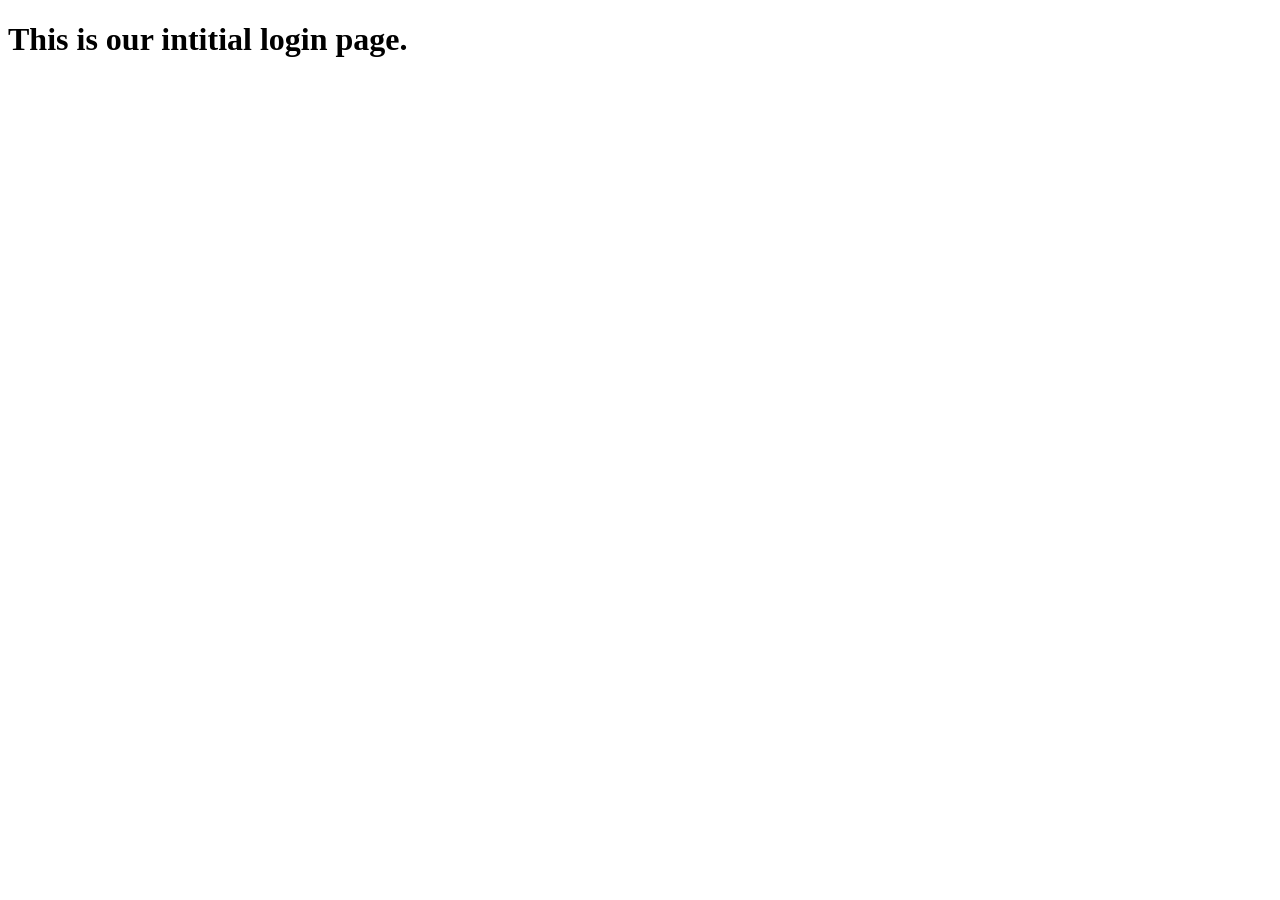
==== frontend/index.html @ 015057b8 "Added basic start to webpage" ====
<!DOCTYPE html>
<html lang ="en"?
<head>
<meta charset = "UTF-8">
<meta name = "viewport" content = "width = device - width, initial-scale=1.0">
<title>Git Happens </title>
<link rel = "stylesheet" href = "style.css">
</head>

<body>

<h1> This is our intitial login page.</h1>

<script src = "script.js"></script?>

</body>

</html>
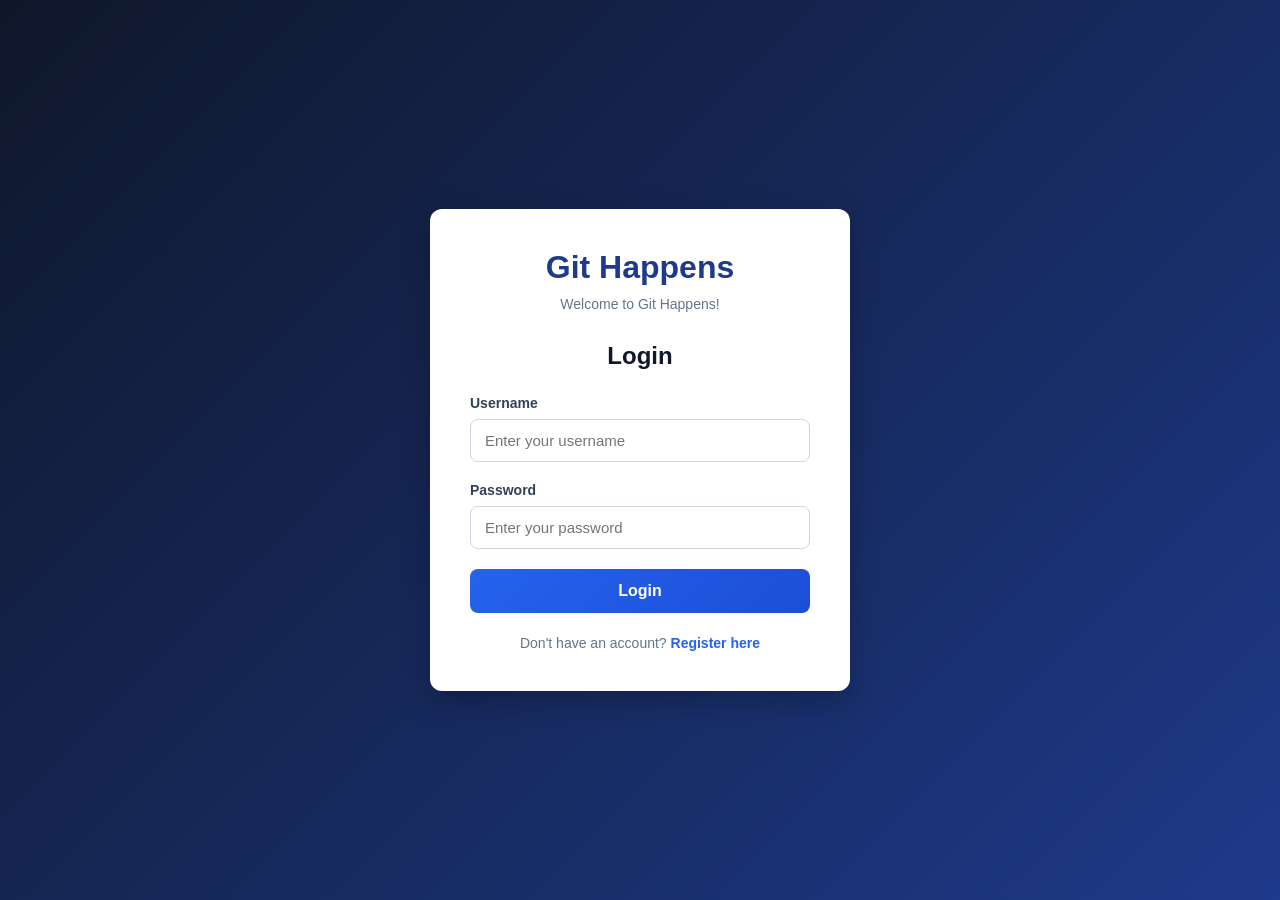
==== commit b0b03fa6: "Add login, registration, and homepage frontend" ====
--- a/frontend/index.html
+++ b/frontend/index.html
@@ -1,18 +1,126 @@
+
 <!DOCTYPE html>
-<html lang ="en"?
+<html lang="en">
 <head>
-<meta charset = "UTF-8">
-<meta name = "viewport" content = "width = device - width, initial-scale=1.0">
-<title>Git Happens </title>
-<link rel = "stylesheet" href = "style.css">
+    <meta charset="UTF-8">
+    <meta name="viewport" content="width=device-width, initial-scale=1.0">
+
+    <title>Git Happens | Login</title>
+
+    <link rel="stylesheet" href="style.css">
 </head>
 
 <body>
 
-<h1> This is our intitial login page.</h1>
+    <main class="auth-container">
+        <div class="auth-box">
 
-<script src = "script.js"></script?>
+            <h1>Git Happens</h1>
+            <p class="subtitle">Welcome to Git Happens!</p>
+
+            <!-- Login Section -->
+            <section id="login-section">
+                <h2>Login</h2>
+
+                <form id="login-form">
+
+                    <div class="input-group">
+                        <label for="login-username">Username</label>
+                        <input
+                            type="text"
+                            id="login-username"
+                            name="username"
+                            placeholder="Enter your username"
+                            autocomplete="username"
+                            required
+                        >
+                    </div>
+
+                    <div class="input-group">
+                        <label for="login-password">Password</label>
+                        <input
+                            type="password"
+                            id="login-password"
+                            name="password"
+                            placeholder="Enter your password"
+                            autocomplete="current-password"
+                            required
+                        >
+                    </div>
+
+                    <button type="submit" class="auth-button">
+                        Login
+                    </button>
+
+                </form>
+
+                <p class="switch-text">
+                    Don't have an account?
+                    <a href="#" id="show-register">Register here</a>
+                </p>
+            </section>
+
+            <!-- Registration Section -->
+            <section id="register-section" hidden>
+                <h2>Create an Account</h2>
+
+                <form id="register-form">
+
+                    <div class="input-group">
+                        <label for="register-username">Username</label>
+                        <input
+                            type="text"
+                            id="register-username"
+                            name="username"
+                            placeholder="Choose a username"
+                            autocomplete="username"
+                            required
+                        >
+                    </div>
+
+                    <div class="input-group">
+                        <label for="register-password">Password</label>
+                        <input
+                            type="password"
+                            id="register-password"
+                            name="password"
+                            placeholder="Create a password"
+                            autocomplete="new-password"
+                            required
+                        >
+                    </div>
+
+                    <div class="input-group">
+                        <label for="confirm-password">Confirm Password</label>
+                        <input
+                            type="password"
+                            id="confirm-password"
+                            name="confirmPassword"
+                            placeholder="Confirm your password"
+                            autocomplete="new-password"
+                            required
+                        >
+                    </div>
+
+                    <button type="submit" class="auth-button">
+                        Register
+                    </button>
+
+                </form>
+
+                <p class="switch-text">
+                    Already have an account?
+                    <a href="#" id="show-login">Login here</a>
+                </p>
+            </section>
+
+            <!-- Authentication Messages -->
+            <p id="auth-message" role="status" aria-live="polite"></p>
+
+        </div>
+    </main>
+
+    <script src="script.js"></script>
 
 </body>
-
 </html>
--- a/frontend/style.css
+++ b/frontend/style.css
@@ -0,0 +1,155 @@
+
+/* General Page Styling */
+* {
+    margin: 0;
+    padding: 0;
+    box-sizing: border-box;
+}
+
+body {
+    font-family: Arial, Helvetica, sans-serif;
+    background: linear-gradient(135deg, #0f172a, #1e3a8a);
+    min-height: 100vh;
+    color: #1e293b;
+}
+
+/* Authentication Page Layout */
+.auth-container {
+    display: flex;
+    justify-content: center;
+    align-items: center;
+    min-height: 100vh;
+    padding: 20px;
+}
+
+/* Login and Registration Card */
+.auth-box {
+    background-color: #ffffff;
+    width: 100%;
+    max-width: 420px;
+    padding: 40px;
+    border-radius: 12px;
+    box-shadow: 0 10px 30px rgba(0, 0, 0, 0.25);
+    text-align: center;
+}
+
+/* Website Title */
+.auth-box h1 {
+    font-size: 32px;
+    color: #1e3a8a;
+    margin-bottom: 10px;
+}
+
+.subtitle {
+    font-size: 14px;
+    color: #64748b;
+    margin-bottom: 30px;
+}
+
+/* Form Headings */
+.auth-box h2 {
+    font-size: 24px;
+    margin-bottom: 25px;
+    color: #0f172a;
+}
+
+/* Input Groups */
+.input-group {
+    text-align: left;
+    margin-bottom: 20px;
+}
+
+.input-group label {
+    display: block;
+    font-size: 14px;
+    font-weight: 600;
+    margin-bottom: 8px;
+    color: #334155;
+}
+
+/* Username and Password Fields */
+.input-group input {
+    width: 100%;
+    padding: 12px 14px;
+    border: 1px solid #cbd5e1;
+    border-radius: 8px;
+    font-size: 15px;
+    outline: none;
+    transition: border-color 0.2s ease;
+}
+
+.input-group input:focus {
+    border-color: #2563eb;
+    box-shadow: 0 0 0 3px rgba(37, 99, 235, 0.12);
+}
+
+/* Login and Register Buttons */
+.auth-button {
+    width: 100%;
+    padding: 13px;
+    background: linear-gradient(135deg, #2563eb, #1d4ed8);
+    color: white;
+    border: none;
+    border-radius: 8px;
+    font-size: 16px;
+    font-weight: 600;
+    cursor: pointer;
+    transition: background 0.2s ease, transform 0.2s ease;
+}
+
+.auth-button:hover {
+    background: #1e40af;
+    transform: translateY(-1px);
+}
+
+.auth-button:active {
+    transform: translateY(0);
+}
+
+/* Login / Register Navigation */
+.switch-text {
+    margin-top: 22px;
+    font-size: 14px;
+    color: #64748b;
+}
+
+.switch-text a {
+    color: #2563eb;
+    font-weight: 600;
+    text-decoration: none;
+}
+
+.switch-text a:hover {
+    text-decoration: underline;
+}
+
+/* Authentication Messages */
+#auth-message {
+    margin-top: 15px;
+    font-size: 14px;
+    font-weight: 500;
+}
+
+#auth-message:empty {
+    display: none;
+}
+
+/* Hide Inactive Sections */
+[hidden] {
+    display: none !important;
+}
+
+/* Mobile Responsive Styling */
+@media (max-width: 480px) {
+    .auth-box {
+        padding: 28px 22px;
+    }
+
+    .auth-box h1 {
+        font-size: 28px;
+    }
+
+    .auth-box h2 {
+        font-size: 21px;
+    }
+}
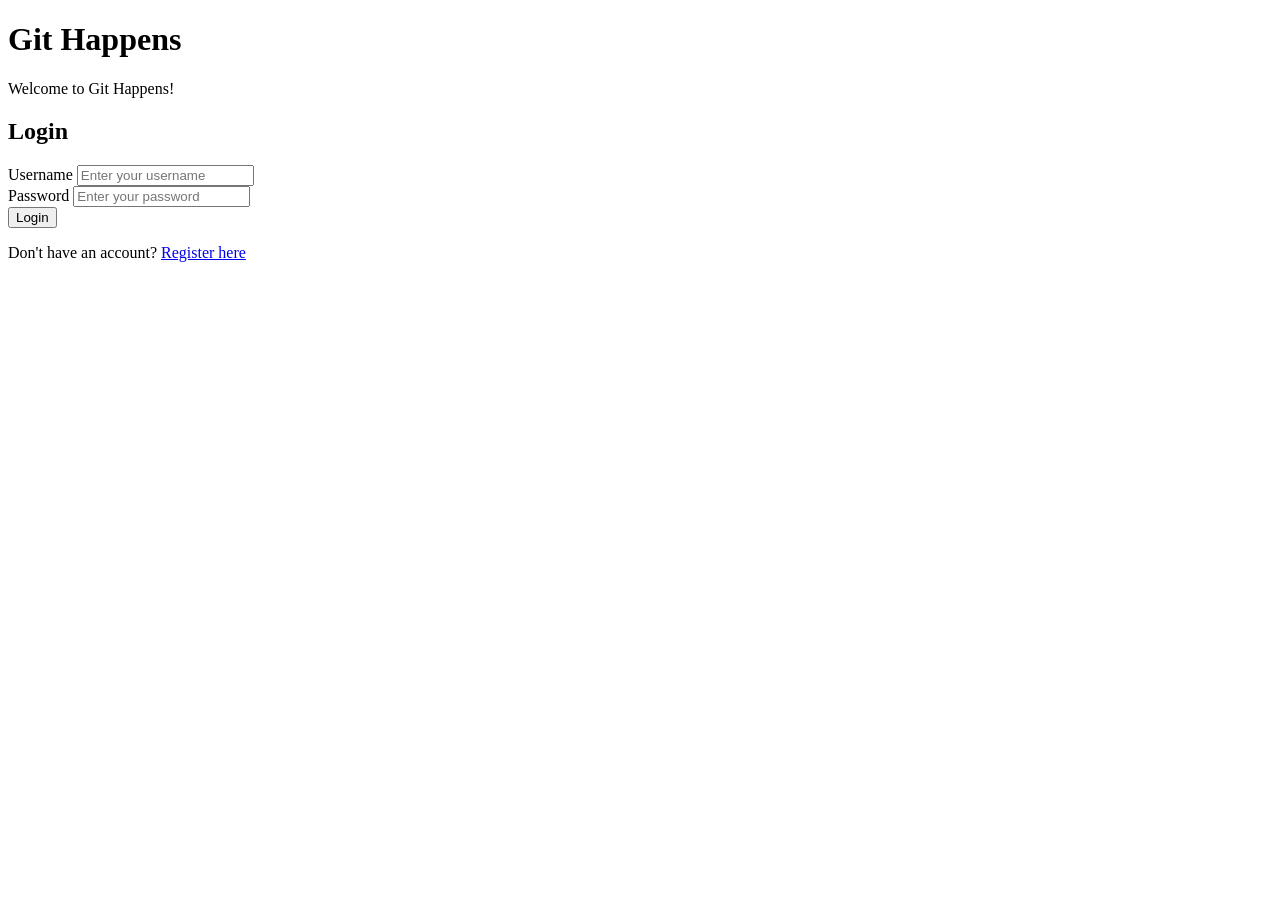
==== commit 160d2661: "restore session and logout on homepage" ====
--- a/frontend/index.html
+++ b/frontend/index.html
@@ -77,6 +77,18 @@
                             required
                         >
                     </div>
+                    
+                    <div class="input-group">
+                        <label for="register-email">Email</label>
+                        <input
+                            type="email"
+                            id="register-email"
+                            name="email"
+                            placeholder="Enter your email"
+                            autocomplete="email"
+                            required
+                        >
+                    </div>
 
                     <div class="input-group">
                         <label for="register-password">Password</label>
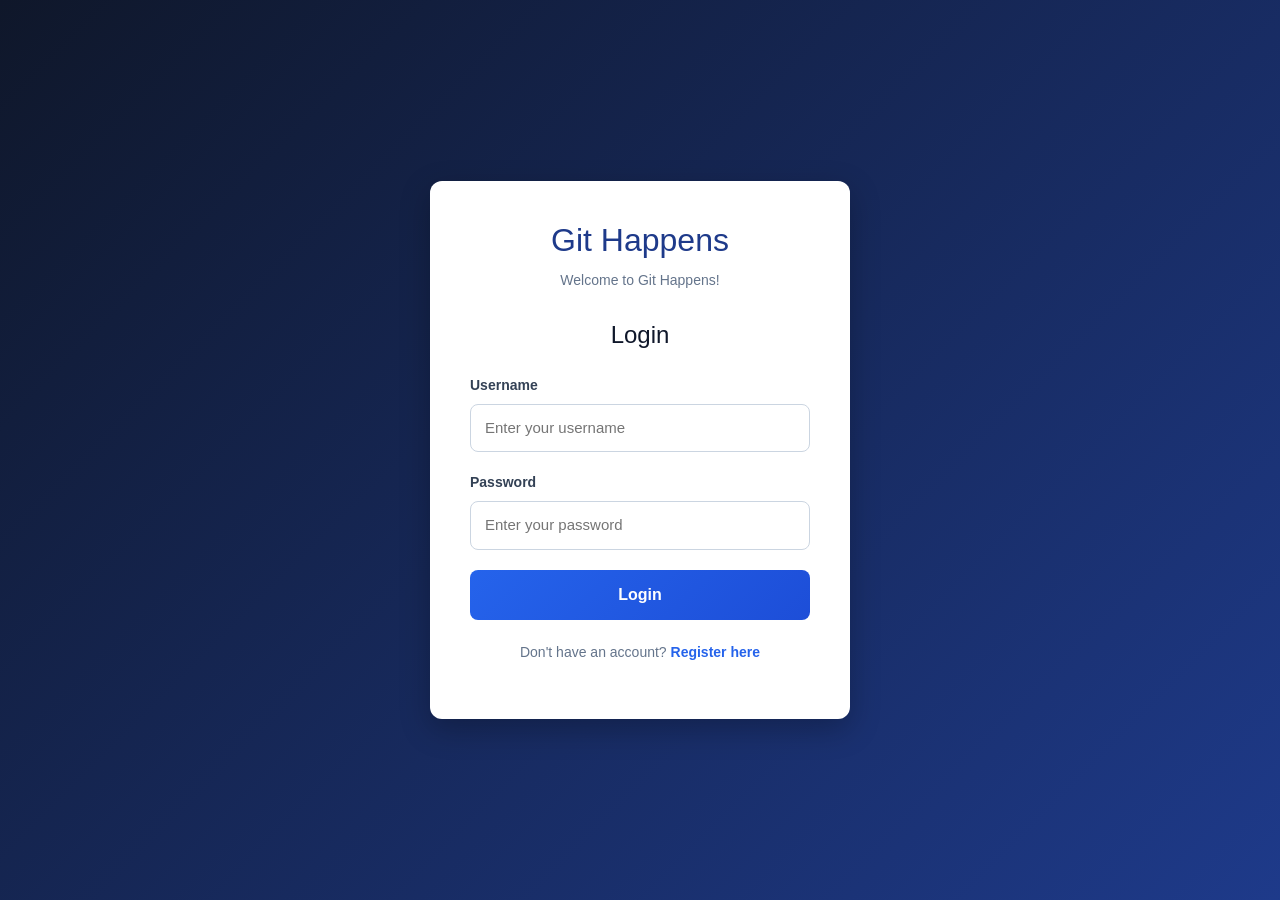
==== commit 710aa4e9: "Add responsive Bootstrap layouts and preserve Pokemon search results" ====
--- a/frontend/index.html
+++ b/frontend/index.html
@@ -1,19 +1,21 @@
-
 <!DOCTYPE html>
 <html lang="en">
+
 <head>
     <meta charset="UTF-8">
     <meta name="viewport" content="width=device-width, initial-scale=1.0">
 
     <title>Git Happens | Login</title>
 
+    <link href="https://cdn.jsdelivr.net/npm/bootstrap@5.3.3/dist/css/bootstrap.min.css" rel="stylesheet">
+
     <link rel="stylesheet" href="style.css">
 </head>
 
 <body>
 
-    <main class="auth-container">
-        <div class="auth-box">
+    <main class="auth-container container-fluid px-3 px-sm-4">
+        <div class="auth-box mx-auto">
 
             <h1>Git Happens</h1>
             <p class="subtitle">Welcome to Git Happens!</p>
@@ -24,28 +26,16 @@
 
                 <form id="login-form">
 
-                    <div class="input-group">
+                    <div class="auth-input-group">
                         <label for="login-username">Username</label>
-                        <input
-                            type="text"
-                            id="login-username"
-                            name="username"
-                            placeholder="Enter your username"
-                            autocomplete="username"
-                            required
-                        >
+                        <input type="text" id="login-username" name="username" placeholder="Enter your username"
+                            autocomplete="username" required>
                     </div>
 
-                    <div class="input-group">
+                    <div class="auth-input-group">
                         <label for="login-password">Password</label>
-                        <input
-                            type="password"
-                            id="login-password"
-                            name="password"
-                            placeholder="Enter your password"
-                            autocomplete="current-password"
-                            required
-                        >
+                        <input type="password" id="login-password" name="password" placeholder="Enter your password"
+                            autocomplete="current-password" required>
                     </div>
 
                     <button type="submit" class="auth-button">
@@ -66,52 +56,28 @@
 
                 <form id="register-form">
 
-                    <div class="input-group">
+                    <div class="auth-input-group">
                         <label for="register-username">Username</label>
-                        <input
-                            type="text"
-                            id="register-username"
-                            name="username"
-                            placeholder="Choose a username"
-                            autocomplete="username"
-                            required
-                        >
-                    </div>
-                    
-                    <div class="input-group">
-                        <label for="register-email">Email</label>
-                        <input
-                            type="email"
-                            id="register-email"
-                            name="email"
-                            placeholder="Enter your email"
-                            autocomplete="email"
-                            required
-                        >
+                        <input type="text" id="register-username" name="username" placeholder="Choose a username"
+                            autocomplete="username" required>
                     </div>
 
-                    <div class="input-group">
-                        <label for="register-password">Password</label>
-                        <input
-                            type="password"
-                            id="register-password"
-                            name="password"
-                            placeholder="Create a password"
-                            autocomplete="new-password"
-                            required
-                        >
+                    <div class="auth-input-group">
+                        <label for="register-email">Email</label>
+                        <input type="email" id="register-email" name="email" placeholder="Enter your email"
+                            autocomplete="email" required>
                     </div>
 
-                    <div class="input-group">
+                    <div class="auth-input-group">
+                        <label for="register-password">Password</label>
+                        <input type="password" id="register-password" name="password" placeholder="Create a password"
+                            autocomplete="new-password" required>
+                    </div>
+
+                    <div class="auth-input-group">
                         <label for="confirm-password">Confirm Password</label>
-                        <input
-                            type="password"
-                            id="confirm-password"
-                            name="confirmPassword"
-                            placeholder="Confirm your password"
-                            autocomplete="new-password"
-                            required
-                        >
+                        <input type="password" id="confirm-password" name="confirmPassword"
+                            placeholder="Confirm your password" autocomplete="new-password" required>
                     </div>
 
                     <button type="submit" class="auth-button">
@@ -135,4 +101,5 @@
     <script src="script.js"></script>
 
 </body>
-</html>
+
+</html>
--- a/frontend/style.css
+++ b/frontend/style.css
@@ -0,0 +1,1078 @@
+/* General Page Styling */
+* {
+    margin: 0;
+    padding: 0;
+    box-sizing: border-box;
+}
+
+body {
+    font-family: Arial, Helvetica, sans-serif;
+    background: linear-gradient(135deg, #0f172a, #1e3a8a);
+    min-height: 100vh;
+    color: #1e293b;
+}
+
+/* Authentication Page Layout */
+.auth-container {
+    display: flex;
+    justify-content: center;
+    align-items: center;
+    min-height: 100vh;
+    padding: 20px;
+}
+
+/* Login and Registration Card */
+.auth-box {
+    background-color: #ffffff;
+    width: 100%;
+    max-width: 420px;
+    padding: 40px;
+    border-radius: 12px;
+    box-shadow: 0 10px 30px rgba(0, 0, 0, 0.25);
+    text-align: center;
+}
+
+/* Website Title */
+.auth-box h1 {
+    font-size: 32px;
+    color: #1e3a8a;
+    margin-bottom: 10px;
+}
+
+.subtitle {
+    font-size: 14px;
+    color: #64748b;
+    margin-bottom: 30px;
+}
+
+/* Form Headings */
+.auth-box h2 {
+    font-size: 24px;
+    margin-bottom: 25px;
+    color: #0f172a;
+}
+
+/* Input Groups */
+.auth-input-group {
+    text-align: left;
+    margin-bottom: 20px;
+}
+
+.auth-input-group label {
+    display: block;
+    font-size: 14px;
+    font-weight: 600;
+    margin-bottom: 8px;
+    color: #334155;
+}
+
+/* Username and Password Fields */
+.auth-input-group input {
+    display: block;
+    width: 100%;
+    padding: 12px 14px;
+    border: 1px solid #cbd5e1;
+    border-radius: 8px;
+    font-size: 15px;
+    outline: none;
+    transition: border-color 0.2s ease;
+}
+
+.auth-input-group input:focus {
+    border-color: #2563eb;
+    box-shadow: 0 0 0 3px rgba(37, 99, 235, 0.12);
+}
+
+/* Login and Register Buttons */
+.auth-button {
+    width: 100%;
+    padding: 13px;
+    background: linear-gradient(135deg, #2563eb, #1d4ed8);
+    color: white;
+    border: none;
+    border-radius: 8px;
+    font-size: 16px;
+    font-weight: 600;
+    cursor: pointer;
+    transition: background 0.2s ease, transform 0.2s ease;
+}
+
+.auth-button:hover {
+    background: #1e40af;
+    transform: translateY(-1px);
+}
+
+.auth-button:active {
+    transform: translateY(0);
+}
+
+/* Login / Register Navigation */
+.switch-text {
+    margin-top: 22px;
+    font-size: 14px;
+    color: #64748b;
+}
+
+.switch-text a {
+    color: #2563eb;
+    font-weight: 600;
+    text-decoration: none;
+}
+
+.switch-text a:hover {
+    text-decoration: underline;
+}
+
+/* Authentication Messages */
+#auth-message {
+    margin-top: 15px;
+    font-size: 14px;
+    font-weight: 500;
+}
+
+#auth-message:empty {
+    display: none;
+}
+
+/* Hide Inactive Sections */
+[hidden] {
+    display: none !important;
+}
+
+/* Mobile Responsive Styling */
+@media (max-width: 480px) {
+    .auth-box {
+        padding: 28px 22px;
+    }
+
+    .auth-box h1 {
+        font-size: 28px;
+    }
+
+    .auth-box h2 {
+        font-size: 21px;
+    }
+}
+
+/* Homepage Header */
+.site-header {
+    background-color: #ffffff;
+    padding: 20px 40px;
+    box-shadow: 0 2px 10px rgba(0, 0, 0, 0.1);
+}
+
+/* Header Layout */
+.header-container {
+    max-width: 1200px;
+    margin: 0 auto;
+    display: flex;
+    justify-content: space-between;
+    align-items: center;
+    gap: 20px;
+}
+
+/* Website Title */
+.site-brand h1 {
+    font-size: 24px;
+    color: #1e3a8a;
+}
+
+/* Navigation Links */
+.site-nav {
+    display: flex;
+    align-items: center;
+    gap: 25px;
+}
+
+.site-nav a {
+    color: #334155;
+    text-decoration: none;
+    font-size: 15px;
+    font-weight: 600;
+}
+
+.site-nav a:hover {
+    color: #2563eb;
+}
+
+/* Main Homepage Container */
+.homepage-container {
+    max-width: 1200px;
+    margin: 40px auto;
+    padding: 0 20px;
+}
+
+/* Mobile Header */
+@media (max-width: 600px) {
+    .site-header {
+        padding: 20px;
+    }
+
+    .header-container {
+        flex-direction: column;
+        text-align: center;
+    }
+
+    .site-nav {
+        justify-content: center;
+    }
+}
+
+
+/* Homepage Content */
+.homepage-container {
+    max-width: 1200px;
+    margin: 40px auto;
+    padding: 0 20px;
+    color: #ffffff;
+}
+
+/* Homepage Sections */
+.homepage-container section {
+    margin-bottom: 40px;
+}
+
+/* Section Headings */
+.homepage-container h2 {
+    font-size: 26px;
+    color: #ffffff;
+    margin-bottom: 20px;
+}
+
+/* Collection Value */
+#collection-value {
+    font-size: 32px;
+    color: #facc15;
+    margin-top: 10px;
+}
+
+
+/* Pokemon Search Form */
+#card-search-form {
+    display: flex;
+    align-items: center;
+    gap: 12px;
+    width: 100%;
+    max-width: 700px;
+    margin-top: 20px;
+}
+
+/* Search Input */
+#pokemon-search {
+    flex: 1;
+    min-width: 0;
+    padding: 16px 20px;
+    font-size: 16px;
+    border: 2px solid #cbd5e1;
+    border-radius: 10px;
+    outline: none;
+    background-color: #ffffff;
+    color: #0f172a;
+}
+
+/* Highlight Input When Selected */
+#pokemon-search:focus {
+    border-color: #3b82f6;
+    box-shadow: 0 0 0 3px rgba(59, 130, 246, 0.2);
+}
+
+/* Search Button */
+#card-search-form button {
+    padding: 16px 28px;
+    background-color: #2563eb;
+    color: white;
+    border: none;
+    border-radius: 10px;
+    font-size: 16px;
+    font-weight: 600;
+    cursor: pointer;
+}
+
+/* Button Hover Effect */
+#card-search-form button:hover {
+    background-color: #1d4ed8;
+}
+
+/* Mobile Search Bar */
+@media (max-width: 480px) {
+    #card-search-form {
+        flex-direction: column;
+        align-items: stretch;
+    }
+
+    #card-search-form button {
+        width: 100%;
+    }
+}
+
+
+/* Pokemon Search Results Grid */
+/* Bootstrap Responsive Search Results */
+#card-results {
+    margin-top: 25px;
+}
+
+/* Individual Search Result Cards */
+/* Individual Bootstrap Card Columns */
+#card-results>div {
+    background-color: #ffffff;
+    background-clip: content-box;
+    border-radius: 12px;
+    text-align: center;
+    color: #0f172a;
+    box-shadow: none;
+    min-width: 0;
+}
+
+/* Content spacing inside each card */
+#card-results>div>h3 {
+    padding: 20px 12px 0;
+}
+
+#card-results>div>img {
+    padding: 0 12px;
+}
+
+#card-results>div>button {
+    width: calc(100% - 24px);
+    margin: 0 12px 12px;
+}
+
+/* Pokemon Card Images */
+#card-results img {
+    width: 100%;
+    max-width: 180px;
+    height: 250px;
+    object-fit: contain;
+    display: block;
+    margin: 0 auto 15px;
+}
+
+/* Pokemon Card Names */
+#card-results h3 {
+    font-size: 18px;
+    margin-bottom: 12px;
+    color: #1e293b;
+}
+
+/* Add to Collection Buttons */
+#card-results button {
+    width: 100%;
+    padding: 12px;
+    background-color: #2563eb;
+    color: #ffffff;
+    border: none;
+    border-radius: 8px;
+    font-size: 14px;
+    font-weight: 600;
+    cursor: pointer;
+}
+
+/* Button Hover Effect */
+#card-results button:hover {
+    background-color: #1d4ed8;
+}
+
+/* Discussion Board */
+
+.board {
+    max-width: 1000px;
+    margin: 40px auto;
+    padding: 30px;
+    background: rgba(255, 255, 255, 0.1);
+    border-radius: 15px;
+}
+
+.board-header {
+    display: flex;
+    justify-content: space-between;
+    align-items: center;
+    gap: 20px;
+    margin-bottom: 25px;
+}
+
+.board-header h1 {
+    margin: 0;
+}
+
+.board-button {
+    padding: 12px 20px;
+    border: none;
+    border-radius: 8px;
+    background: #2563eb;
+    color: white;
+    cursor: pointer;
+    font-weight: 600;
+}
+
+.board-button:hover {
+    background: #1d4ed8;
+}
+
+.board-button.secondary {
+    background: #64748b;
+}
+
+.board-form {
+    display: flex;
+    flex-direction: column;
+    gap: 12px;
+    margin-bottom: 25px;
+}
+
+.board-form input,
+.board-form textarea {
+    width: 100%;
+    padding: 12px;
+    border: 1px solid #cbd5e1;
+    border-radius: 8px;
+    box-sizing: border-box;
+    font: inherit;
+    color: #000000;
+    background: white;
+}
+
+.form-actions {
+    display: flex;
+    gap: 10px;
+}
+
+.post-list,
+.reply-list {
+    list-style: none;
+    padding: 0;
+}
+
+.post-list li,
+.reply-list li,
+.post-full {
+    padding: 20px;
+    margin-bottom: 15px;
+    background: rgba(255, 255, 255, 0.12);
+    border-radius: 10px;
+}
+
+.muted,
+.meta {
+    opacity: 0.75;
+}
+
+.board [hidden] {
+    display: none !important;
+}
+
+/* Pokémon Card Details Page */
+
+.card-details-container {
+    max-width: 1100px;
+    margin: 40px auto;
+    padding: 30px;
+}
+
+.card-details-container h1 {
+    font-size: 32px;
+    margin-bottom: 30px;
+}
+
+.card-details-content {
+    display: flex;
+    align-items: flex-start;
+    gap: 50px;
+    margin-top: 30px;
+}
+
+#card-image {
+    width: 300px;
+    max-width: 100%;
+    height: auto;
+    border-radius: 12px;
+}
+
+.card-information {
+    flex: 1;
+    background-color: #ffffff;
+    padding: 30px;
+    border-radius: 12px;
+    box-shadow: 0 4px 12px rgba(0, 0, 0, 0.1);
+}
+
+.card-information h2 {
+    font-size: 24px;
+    margin-bottom: 20px;
+    padding-bottom: 10px;
+    border-bottom: 2px solid #eeeeee;
+}
+
+.card-information p {
+    font-size: 16px;
+    margin-bottom: 15px;
+    line-height: 1.6;
+}
+
+.card-information h2:not(:first-child) {
+    margin-top: 30px;
+}
+
+/* Responsive layout for smaller screens */
+
+@media (max-width: 768px) {
+    .card-details-content {
+        flex-direction: column;
+        align-items: center;
+        gap: 25px;
+    }
+
+    .card-information {
+        width: 100%;
+        box-sizing: border-box;
+    }
+
+    .card-details-container {
+        padding: 20px;
+    }
+}
+
+/* Card Details Heading and Back Link */
+
+.card-details-container h1 {
+    color: white;
+}
+
+.card-details-container>a {
+    color: #ffffff;
+    text-decoration: underline;
+}
+
+.card-details-container>a:hover {
+    color: #ffcc00;
+}
+
+
+/*BROWSE POKEMON CARDS SECTION*/
+
+#browse-section {
+    margin: 30px 0;
+}
+
+.browse-controls {
+    display: flex;
+    align-items: center;
+    gap: 12px;
+    margin: 15px 0 20px;
+}
+
+#browse-sort {
+    padding: 10px 14px;
+    border: 1px solid #cbd5e1;
+    border-radius: 8px;
+    font-size: 14px;
+    cursor: pointer;
+}
+
+/* Bootstrap Responsive Browse Results */
+#browse-results {
+    margin-top: 20px;
+}
+
+/* Individual Browse Card Columns */
+#browse-results>div {
+    min-width: 0;
+    color: #1e293b;
+    text-align: center;
+    transition: transform 0.2s ease;
+}
+
+/* White card background inside Bootstrap columns */
+#browse-results>div::before {
+    content: "";
+    position: absolute;
+    inset: 0 12px;
+    background: #ffffff;
+    border-radius: 12px;
+    z-index: -1;
+}
+
+#browse-results>div {
+    position: relative;
+    isolation: isolate;
+    padding-top: 15px;
+    padding-bottom: 15px;
+}
+
+#browse-results>div:hover {
+    transform: translateY(-5px);
+    box-shadow: 0 8px 20px rgba(0, 0, 0, 0.2);
+}
+
+#browse-results img {
+    width: 100%;
+    max-width: 180px;
+    height: 250px;
+    object-fit: contain;
+}
+
+#browse-results h3 {
+    font-size: 16px;
+    margin: 10px 0;
+}
+
+#browse-results p {
+    font-size: 14px;
+    font-weight: 600;
+}
+
+@media (max-width: 600px) {
+    .browse-controls {
+        flex-direction: column;
+        align-items: flex-start;
+    }
+}
+
+/* ---------------------------------------------
+   RESPONSIVE POKEMON SEARCH FORM
+--------------------------------------------- */
+
+@media (max-width: 480px) {
+    #card-search-form {
+        flex-direction: column;
+        align-items: stretch;
+        gap: 12px;
+    }
+
+    #pokemon-search {
+        width: 100%;
+        min-width: 0;
+    }
+
+    #card-search-form button {
+        width: 100%;
+    }
+}
+
+/* ---------------------------------------------
+   RESPONSIVE PORTFOLIO CARDS
+--------------------------------------------- */
+
+/* Portfolio Card Columns */
+#my-collection>div {
+    min-width: 0;
+    text-align: center;
+}
+
+/* Card Content */
+#my-collection>div>h3,
+#my-collection>div>img,
+#my-collection>div>button {
+    position: relative;
+}
+
+/* White Card Background */
+#my-collection>div {
+    background: linear-gradient(#ffffff, #ffffff) content-box;
+    border-radius: 12px;
+    color: #1e293b;
+    padding-top: 15px;
+    padding-bottom: 15px;
+}
+
+/* Pokemon Card Names */
+#my-collection h3 {
+    font-size: 18px;
+    padding: 15px 12px 0;
+    margin-bottom: 12px;
+}
+
+/* Pokemon Card Images */
+#my-collection img {
+    display: block;
+    width: 100%;
+    max-width: 180px;
+    height: 250px;
+    object-fit: contain;
+    margin: 0 auto 15px;
+    padding: 0 12px;
+}
+
+/* ---------------------------------------------
+   RESPONSIVE PORTFOLIO BUTTONS
+--------------------------------------------- */
+
+/* Both Portfolio Buttons */
+#my-collection button {
+    display: block;
+    width: calc(100% - 24px);
+    margin: 0 12px 12px;
+    padding: 12px;
+    color: #ffffff;
+    border: none;
+    border-radius: 8px;
+    font-size: 14px;
+    font-weight: 600;
+    cursor: pointer;
+}
+
+/* Details Button */
+#my-collection button:first-of-type {
+    background-color: #2563eb;
+}
+
+#my-collection button:first-of-type:hover {
+    background-color: #1d4ed8;
+}
+
+/* Remove Button */
+#my-collection button:last-of-type {
+    background-color: #dc2626;
+}
+
+#my-collection button:last-of-type:hover {
+    background-color: #b91c1c;
+}
+/* ---------------------------------------------
+   RESPONSIVE WATCHLIST CARDS
+--------------------------------------------- */
+
+/* Watchlist Card Columns */
+#my-watchlist>div {
+    min-width: 0;
+    text-align: center;
+    color: #1e293b;
+    background: linear-gradient(#ffffff, #ffffff) content-box;
+    border-radius: 12px;
+    padding-top: 15px;
+    padding-bottom: 15px;
+}
+
+/* Pokemon Card Names */
+#my-watchlist h3 {
+    font-size: 18px;
+    padding: 15px 12px 0;
+    margin-bottom: 12px;
+}
+
+/* Pokemon Card Images */
+#my-watchlist img {
+    display: block;
+    width: 100%;
+    max-width: 180px;
+    height: 250px;
+    object-fit: contain;
+    margin: 0 auto 15px;
+    padding: 0 12px;
+}
+
+/* Market Price and Target Price */
+#my-watchlist p {
+    font-size: 14px;
+    padding: 0 12px;
+    margin-bottom: 15px;
+    overflow-wrap: anywhere;
+}
+
+/* Stop Watching Button */
+#my-watchlist button {
+    display: block;
+    width: calc(100% - 24px);
+    margin: 0 12px 12px;
+    padding: 12px;
+    background-color: #dc2626;
+    color: #ffffff;
+    border: none;
+    border-radius: 8px;
+    font-size: 14px;
+    font-weight: 600;
+    cursor: pointer;
+}
+
+#my-watchlist button:hover {
+    background-color: #b91c1c;
+}
+
+/* ---------------------------------------------
+   RESPONSIVE MARKETPLACE SEARCH FORM
+--------------------------------------------- */
+
+#marketplace-search-form {
+    max-width: 700px;
+    margin-top: 20px;
+}
+
+/* Search Input */
+#marketplace-search {
+    width: 100%;
+    padding: 14px 16px;
+    border: 2px solid #cbd5e1;
+    border-radius: 10px;
+    font-size: 16px;
+    background-color: #ffffff;
+    color: #0f172a;
+}
+
+#marketplace-search:focus {
+    border-color: #3b82f6;
+    box-shadow: 0 0 0 3px rgba(59, 130, 246, 0.2);
+}
+
+/* Search Button */
+#marketplace-search-form button {
+    padding: 14px 20px;
+    background-color: #2563eb;
+    color: #ffffff;
+    border: none;
+    border-radius: 10px;
+    font-size: 16px;
+    font-weight: 600;
+}
+
+#marketplace-search-form button:hover {
+    background-color: #1d4ed8;
+}
+
+/* Mobile Adjustments */
+@media (max-width: 575.98px) {
+    #marketplace-search-form {
+        margin-top: 15px;
+    }
+}
+
+/* ---------------------------------------------
+   RESPONSIVE MARKETPLACE BUY CARDS
+--------------------------------------------- */
+
+/* Marketplace Card Grid */
+#marketplace-cards {
+    margin-top: 20px;
+}
+
+/* Individual Buy Card Columns */
+#marketplace-cards>div {
+    min-width: 0;
+    text-align: center;
+    color: #1e293b;
+    background: linear-gradient(#ffffff, #ffffff) content-box;
+    border-radius: 12px;
+    padding-top: 15px;
+    padding-bottom: 15px;
+}
+
+/* Pokemon Card Names */
+#marketplace-cards h3 {
+    font-size: 18px;
+    padding: 15px 12px 0;
+    margin-bottom: 12px;
+}
+
+/* Pokemon Card Images */
+#marketplace-cards img {
+    display: block;
+    width: 100%;
+    max-width: 180px;
+    height: 250px;
+    object-fit: contain;
+    margin: 0 auto 15px;
+    padding: 0 12px;
+}
+
+/* Market Price */
+#marketplace-cards p {
+    font-size: 14px;
+    font-weight: 600;
+    padding: 0 12px;
+    margin-bottom: 15px;
+}
+
+/* Buy Card Button */
+#marketplace-cards button {
+    display: block;
+    width: calc(100% - 24px);
+    margin: 0 12px 12px;
+    padding: 12px;
+    background-color: #2563eb;
+    color: white;
+    border: none;
+    border-radius: 8px;
+    font-size: 14px;
+    font-weight: 600;
+    cursor: pointer;
+}
+
+#marketplace-cards button:hover:not(:disabled) {
+    background-color: #1d4ed8;
+}
+
+/* Disabled Buy Button */
+#marketplace-cards button:disabled {
+    background-color: #94a3b8;
+    cursor: not-allowed;
+}
+
+/* ---------------------------------------------
+   RESPONSIVE MARKETPLACE SELL CARDS
+--------------------------------------------- */
+
+/* Sell Cards Grid */
+#sell-cards {
+    margin-top: 20px;
+}
+
+/* Individual Sell Card Columns */
+#sell-cards>div {
+    min-width: 0;
+    text-align: center;
+    color: #1e293b;
+    background: linear-gradient(#ffffff, #ffffff) content-box;
+    border-radius: 12px;
+    padding-top: 15px;
+    padding-bottom: 15px;
+}
+
+/* Pokemon Card Names */
+#sell-cards h3 {
+    font-size: 18px;
+    padding: 15px 12px 0;
+    margin-bottom: 12px;
+}
+
+/* Pokemon Card Images */
+#sell-cards img {
+    display: block;
+    width: 100%;
+    max-width: 180px;
+    height: 250px;
+    object-fit: contain;
+    margin: 0 auto 15px;
+    padding: 0 12px;
+}
+
+/* Market Price */
+#sell-cards p {
+    font-size: 14px;
+    font-weight: 600;
+    padding: 0 12px;
+    margin-bottom: 15px;
+    overflow-wrap: anywhere;
+}
+
+/* Sell Card Button */
+#sell-cards button {
+    display: block;
+    width: calc(100% - 24px);
+    margin: 0 12px 12px;
+    padding: 12px;
+    background-color: #dc2626;
+    color: #ffffff;
+    border: none;
+    border-radius: 8px;
+    font-size: 14px;
+    font-weight: 600;
+    cursor: pointer;
+}
+
+#sell-cards button:hover {
+    background-color: #b91c1c;
+}
+
+/* ---------------------------------------------
+   RESPONSIVE DISCUSSION BOARD
+--------------------------------------------- */
+
+/* Discussion Board Container */
+.board {
+    width: calc(100% - 32px);
+    max-width: 1000px;
+    margin: 40px auto;
+    padding: 30px;
+}
+
+/* Discussion Header */
+.board-header {
+    display: flex;
+    justify-content: space-between;
+    align-items: center;
+    gap: 20px;
+}
+
+/* Mobile Discussion Board */
+@media (max-width: 575.98px) {
+
+    .board {
+        margin: 20px auto;
+        padding: 20px 15px;
+    }
+
+    .board-header {
+        flex-direction: column;
+        align-items: stretch;
+        gap: 15px;
+    }
+
+    .board-header h1 {
+        font-size: 26px;
+        overflow-wrap: anywhere;
+    }
+
+    #new-post-button {
+        width: 100%;
+    }
+}
+
+/* ---------------------------------------------
+   RESPONSIVE DISCUSSION BOARD FORMS
+--------------------------------------------- */
+
+/* Prevent form fields from overflowing */
+.board-form {
+    width: 100%;
+    min-width: 0;
+}
+
+.board-form input,
+.board-form textarea {
+    display: block;
+    width: 100%;
+    max-width: 100%;
+    min-width: 0;
+}
+
+/* Allow action buttons to wrap */
+.form-actions {
+    display: flex;
+    flex-wrap: wrap;
+    gap: 10px;
+}
+
+/* Mobile Form Adjustments */
+@media (max-width: 575.98px) {
+
+    .board-form label {
+        font-size: 14px;
+    }
+
+    .board-form input,
+    .board-form textarea {
+        font-size: 16px;
+    }
+
+    .form-actions {
+        flex-direction: column;
+        align-items: stretch;
+    }
+
+    .form-actions .board-button {
+        width: 100%;
+    }
+
+    #back-button {
+        width: 100%;
+    }
+}
+/* Discussion Board Text Colors */
+.board {
+    color: #ffffff;
+}
+
+.board-header h1,
+.post-full h1,
+#replies-heading {
+    color: #ffffff;
+}
